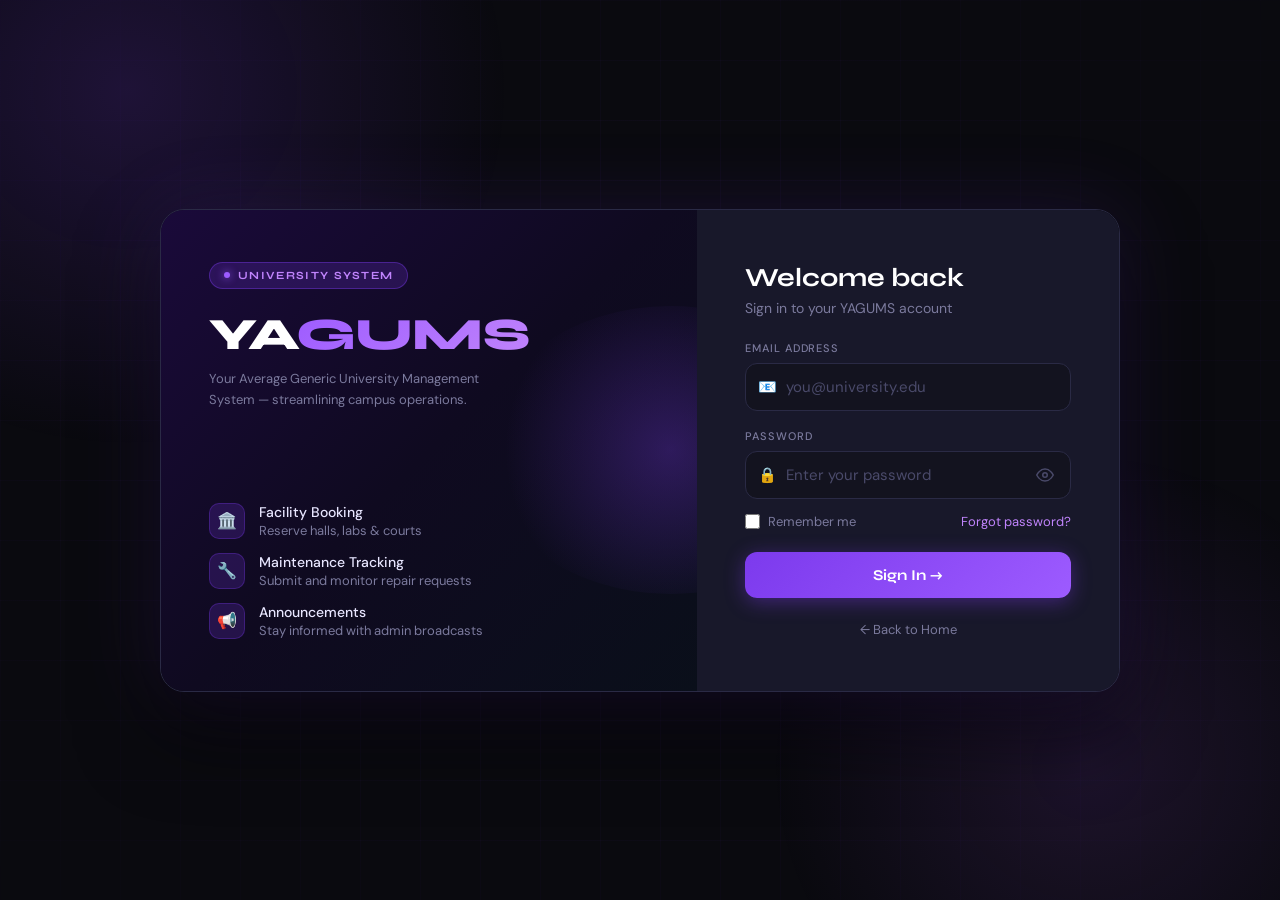
==== announcements.html @ 3df45e4f "adding new vers" ====
<!DOCTYPE html>
<html lang="en">
<head>
<meta charset="UTF-8">
<meta name="viewport" content="width=device-width, initial-scale=1.0">
<title>YAGUMS – Announcements</title>
<link href="https://fonts.googleapis.com/css2?family=Syne:wght@400;600;700;800&family=DM+Sans:wght@300;400;500&display=swap" rel="stylesheet">
<style>
/* ── Reset + Base ── */
*, *::before, *::after { margin:0; padding:0; box-sizing:border-box; }
:root {
  --black:#0a0a0f; --deep:#0f0f1a; --surface:#13131f; --card:#16162a;
  --border:#252540; --border2:#2e2e50;
  --purple:#7c3aed; --purp2:#9d5bff; --accent:#c084fc;
  --text:#e8e6ff; --muted:#7b7a9d; --dim:#4a4a6a;
  --green:#34d399; --amber:#f59e0b; --red:#f87171; --blue:#60a5fa;
}
body {
  font-family:'DM Sans', sans-serif;
  background:var(--black); color:var(--text);
  min-height:100vh; min-height:100dvh;
}

/* ── Topbar ── */
.topbar {
  position:sticky; top:0; z-index:50;
  background:var(--deep); border-bottom:1px solid var(--border);
  padding:0 20px; height:58px;
  display:flex; align-items:center; justify-content:space-between; gap:12px;
}
.topbar-left  { display:flex; align-items:center; gap:10px; }
.topbar-right { display:flex; align-items:center; gap:8px; }
.topbar-title { font-family:'Syne',sans-serif; font-size:16px; font-weight:700; color:#fff; }

.back-btn {
  display:inline-flex; align-items:center; gap:6px;
  padding:7px 14px; border-radius:10px;
  font-size:13px; font-weight:600; font-family:'DM Sans',sans-serif;
  color:var(--muted); border:1px solid var(--border2);
  background:transparent; cursor:pointer; text-decoration:none;
  transition:all .2s; -webkit-tap-highlight-color:transparent; touch-action:manipulation;
}
.back-btn:hover { border-color:var(--purple); color:var(--text); background:rgba(124,58,237,.08); }

.logout-link {
  display:inline-flex; align-items:center; gap:6px;
  font-size:13px; font-weight:500; color:var(--muted); cursor:pointer;
  padding:7px 14px; border-radius:9px; border:1px solid var(--border);
  background:none; font-family:'DM Sans',sans-serif;
  transition:all .2s; -webkit-tap-highlight-color:transparent; touch-action:manipulation;
}
.logout-link:hover { color:var(--red); border-color:rgba(248,113,113,.3); background:rgba(248,113,113,.06); }

/* ── Page wrapper ── */
.page {
  max-width:780px; margin:0 auto;
  padding:32px 20px 60px;
}

/* ── Page header ── */
.page-header {
  margin-bottom:24px;
}
.page-header h1 {
  font-family:'Syne',sans-serif; font-size:22px; font-weight:800; color:#fff;
  margin-bottom:4px;
}
.page-header p { font-size:13px; color:var(--muted); }

/* ── Filter + search bar ── */
.controls {
  display:flex; align-items:center; gap:8px;
  flex-wrap:wrap; margin-bottom:20px;
}
.filter-btn {
  padding:6px 16px; border-radius:100px;
  font-size:12px; font-weight:600; font-family:'DM Sans',sans-serif;
  border:1px solid var(--border2); background:transparent; color:var(--muted);
  cursor:pointer; transition:all .18s;
  -webkit-tap-highlight-color:transparent; touch-action:manipulation;
}
.filter-btn:hover { border-color:var(--purple); color:var(--text); }
.filter-btn.active          { background:rgba(124,58,237,.18); border-color:var(--purple); color:var(--accent); }
.filter-btn.f-high.active   { background:rgba(248,113,113,.15); border-color:var(--red);   color:var(--red); }
.filter-btn.f-medium.active { background:rgba(245,158,11,.15);  border-color:var(--amber); color:var(--amber); }
.filter-btn.f-low.active    { background:rgba(52,211,153,.15);  border-color:var(--green); color:var(--green); }

.search-wrap { flex:1; min-width:160px; max-width:280px; position:relative; }
.search-wrap input {
  width:100%; background:var(--surface); border:1px solid var(--border);
  border-radius:100px; padding:7px 16px 7px 36px;
  font-family:'DM Sans',sans-serif; font-size:13px; color:var(--text);
  outline:none; transition:border-color .2s; -webkit-appearance:none;
}
.search-wrap input:focus { border-color:var(--purple); }
.search-wrap input::placeholder { color:var(--dim); }
.search-icon {
  position:absolute; left:12px; top:50%; transform:translateY(-50%);
  font-size:13px; color:var(--dim); pointer-events:none;
}

/* ── Announcement cards ── */
.ann-list { display:flex; flex-direction:column; gap:12px; min-height:200px; }

.ann-card {
  background:var(--card); border:1px solid var(--border);
  border-radius:14px; overflow:hidden;
  transition:border-color .2s, transform .18s;
  animation:cardIn .3s cubic-bezier(.16,1,.3,1) both;
  margin-bottom:14px;
}
@keyframes cardIn { from{opacity:0;transform:translateY(8px)} to{opacity:1;transform:translateY(0)} }
.ann-card:hover { border-color:var(--border2); transform:translateY(-2px); }
/* Priority left-border accent */
.ann-card.p-high   { border-left:4px solid var(--red); }
.ann-card.p-medium { border-left:4px solid var(--amber); }
.ann-card.p-low    { border-left:4px solid var(--green); }
.ann-card.archived { opacity:.55; }

.ann-inner { padding:18px 20px; }

.ann-top {
  display:flex; align-items:flex-start;
  justify-content:space-between; gap:12px; margin-bottom:8px;
}
.ann-title-text {
  font-family:'Syne',sans-serif; font-size:14px; font-weight:700;
  color:#fff; line-height:1.35; flex:1; min-width:0;
}
.badges { display:flex; align-items:center; gap:6px; flex-shrink:0; flex-wrap:wrap; justify-content:flex-end; }
.pri-badge {
  font-size:10px; font-weight:700; padding:3px 9px; border-radius:100px;
  text-transform:uppercase; letter-spacing:.04em;
}
.pri-badge.high   { background:rgba(248,113,113,.15); color:var(--red); }
.pri-badge.medium { background:rgba(245,158,11,.15);  color:var(--amber); }
.pri-badge.low    { background:rgba(52,211,153,.15);  color:var(--green); }
.arc-badge {
  font-size:10px; font-weight:600; padding:3px 9px; border-radius:100px;
  background:rgba(107,114,128,.15); color:#9ca3af;
}

.ann-body-text {
  font-size:13px; color:var(--muted); line-height:1.65;
  margin-bottom:14px;
}

.ann-footer {
  display:flex; align-items:center; justify-content:space-between;
  flex-wrap:wrap; gap:10px;
}
.ann-meta { font-size:11px; color:var(--dim); line-height:1.6; }
.ann-meta b { color:var(--muted); font-weight:500; }

/* ── Vote buttons ── */
.vote-row { display:flex; gap:6px; }
.vote-btn {
  display:inline-flex; align-items:center; gap:4px;
  padding:4px 12px; border-radius:100px;
  font-size:12px; font-weight:600; font-family:'DM Sans',sans-serif;
  border:1px solid var(--border2); background:transparent; color:var(--muted);
  cursor:pointer; transition:all .18s;
  -webkit-tap-highlight-color:transparent; touch-action:manipulation;
}
.vote-btn:active { transform:scale(.96); }
.vote-btn.up:hover   { border-color:var(--green); color:var(--green); background:rgba(52,211,153,.1); }
.vote-btn.down:hover { border-color:var(--red);   color:var(--red);   background:rgba(248,113,113,.1); }
.vote-btn.voted-up   { border-color:var(--green); color:var(--green); background:rgba(52,211,153,.12); }
.vote-btn.voted-down { border-color:var(--red);   color:var(--red);   background:rgba(248,113,113,.12); }
.vote-btn:disabled   { opacity:.5; cursor:not-allowed; }

/* ── Pagination ── */
.pagination {
  display:flex; align-items:center; justify-content:space-between;
  margin-top:28px; gap:12px; flex-wrap:wrap;
}
.page-info { font-size:13px; color:var(--muted); white-space:nowrap; }
.page-info b { color:var(--text); }
.page-btns { display:flex; gap:8px; }
.page-btn {
  display:inline-flex; align-items:center; gap:6px;
  padding:8px 18px; border-radius:10px;
  font-size:13px; font-weight:600; font-family:'DM Sans',sans-serif;
  border:1px solid var(--border2); background:transparent; color:var(--muted);
  cursor:pointer; transition:all .2s;
  -webkit-tap-highlight-color:transparent; touch-action:manipulation;
}
.page-btn:hover:not(:disabled) { border-color:var(--purple); color:var(--text); background:rgba(124,58,237,.08); }
.page-btn:disabled { opacity:.35; cursor:not-allowed; }
.page-btn.primary {
  background:linear-gradient(135deg,var(--purple),var(--purp2));
  border-color:transparent; color:#fff;
  box-shadow:0 4px 14px rgba(124,58,237,.28);
}
.page-btn.primary:hover:not(:disabled) { box-shadow:0 6px 20px rgba(124,58,237,.4); transform:translateY(-1px); }

/* ── Admin action buttons — inline next to priority badge ── */
.btn-act{font-size:10px;padding:3px 9px;border-radius:6px;border:1px solid;background:transparent;cursor:pointer;transition:all .2s;font-family:'DM Sans',sans-serif;font-weight:600;-webkit-tap-highlight-color:transparent;touch-action:manipulation;}
.btn-act.edit{border-color:rgba(96,165,250,.35);color:var(--blue);}
.btn-act.edit:hover{background:rgba(96,165,250,.12);}
.btn-act.del{border-color:rgba(248,113,113,.35);color:var(--red);}
.btn-act.del:hover{background:rgba(248,113,113,.12);}

/* ── Edit modal ── */
.modal-backdrop{display:none;position:fixed;inset:0;z-index:200;background:rgba(0,0,0,.65);backdrop-filter:blur(4px);align-items:center;justify-content:center;padding:16px;}
.modal-backdrop.open{display:flex;}
.modal{background:var(--card);border:1px solid var(--border2);border-radius:20px;padding:26px;width:100%;max-width:520px;position:relative;max-height:90vh;overflow-y:auto;animation:modalIn .3s cubic-bezier(.16,1,.3,1);}
@keyframes modalIn{from{opacity:0;transform:scale(.95)}to{opacity:1;transform:scale(1)}}
.modal-close{position:absolute;top:14px;right:16px;background:transparent;border:none;font-size:20px;color:var(--muted);cursor:pointer;-webkit-tap-highlight-color:transparent;}
.modal-close:hover{color:var(--text);}
.modal-title{font-family:'Syne',sans-serif;font-size:17px;font-weight:800;color:#fff;margin-bottom:18px;}
.ef{display:flex;flex-direction:column;gap:6px;margin-bottom:14px;}
.ef label{font-size:11px;font-weight:600;letter-spacing:.08em;text-transform:uppercase;color:var(--muted);}
.ef input,.ef textarea,.ef select{width:100%;background:var(--surface);border:1px solid var(--border);border-radius:10px;padding:10px 14px;font-family:'DM Sans',sans-serif;font-size:14px;color:var(--text);outline:none;transition:border-color .2s;-webkit-appearance:none;resize:none;}
.ef input:focus,.ef textarea:focus,.ef select:focus{border-color:var(--purple);box-shadow:0 0 0 3px rgba(124,58,237,.12);}
.ef select option{background:var(--surface);}
.e-alert{display:none;padding:9px 13px;border-radius:9px;font-size:12px;margin-bottom:12px;line-height:1.5;}
.e-alert.show{display:block;}
.e-alert.error  {background:rgba(248,113,113,.12);border:1px solid rgba(248,113,113,.3);color:var(--red);}
.e-alert.success{background:rgba(52,211,153,.12); border:1px solid rgba(52,211,153,.3); color:var(--green);}
.modal-actions{display:flex;gap:10px;margin-top:18px;}
.btn-modal-ok{flex:1;background:linear-gradient(135deg,var(--purple),var(--purp2));border:none;border-radius:10px;padding:12px;font-family:'Syne',sans-serif;font-size:14px;font-weight:700;color:#fff;cursor:pointer;transition:all .2s;-webkit-tap-highlight-color:transparent;}
.btn-modal-ok:hover:not(:disabled){transform:translateY(-1px);}
.btn-modal-ok:disabled{opacity:.6;cursor:not-allowed;}
.btn-modal-cancel{background:transparent;border:1px solid var(--border2);border-radius:10px;padding:12px 18px;font-family:'DM Sans',sans-serif;font-size:14px;color:var(--muted);cursor:pointer;-webkit-tap-highlight-color:transparent;}

/* ── Confirm modal ── */
.confirm-modal{display:none;position:fixed;inset:0;z-index:300;background:rgba(0,0,0,.65);backdrop-filter:blur(4px);align-items:center;justify-content:center;padding:16px;}
.confirm-modal.open{display:flex;}
.empty-state { padding:56px 20px; text-align:center; }
.empty-icon  { font-size:46px; margin-bottom:14px; }
.empty-state h3 { font-family:'Syne',sans-serif; font-size:17px; color:var(--text); margin-bottom:6px; }
.empty-state p  { font-size:13px; color:var(--muted); }

.skeleton {
  background:linear-gradient(90deg,var(--surface) 25%,var(--card) 50%,var(--surface) 75%);
  background-size:200% 100%; animation:shimmer 1.4s infinite; border-radius:10px;
}
@keyframes shimmer { from{background-position:200% 0} to{background-position:-200% 0} }
.skel-card { height:110px; margin-bottom:12px; border-radius:14px; }

/* ── Responsive ── */
@media (max-width:500px) {
  .page { padding:20px 14px 60px; }
  .topbar { padding:0 14px; }
  .ann-top { flex-direction:column; gap:6px; }
  .page-btn span { display:none; } /* hide label on tiny screens, keep arrow */
}
</style>
</head>
<body>

<!-- Topbar — no sidebar -->
<div class="topbar">
  <div class="topbar-left">
    <a id="back-btn" href="#" class="back-btn">← Back</a>
    <div class="topbar-title">📢 Announcements</div>
  </div>
  <div class="topbar-right">
    <button class="logout-link" onclick="logout()">🚪 Sign Out</button>
  </div>
</div>

<!-- Main content -->
<div class="page">

  <div class="page-header">
    <h1>Announcement History</h1>
    <p id="page-desc">Loading…</p>
  </div>

  <!-- Filter + search -->
  <div class="controls">
    <button class="filter-btn active"   id="f-all"    onclick="setFilter('all')">All</button>
    <button class="filter-btn f-high"   id="f-high"   onclick="setFilter('high')">🔴 Important</button>
    <button class="filter-btn f-medium" id="f-medium" onclick="setFilter('medium')">🟡 Medium</button>
    <button class="filter-btn f-low"    id="f-low"    onclick="setFilter('low')">🟢 General</button>
    <div class="search-wrap">
      <span class="search-icon">🔍</span>
      <input type="text" id="ann-search" placeholder="Search announcements…" oninput="onSearch()">
    </div>
  </div>

  <!-- Announcement list -->
  <div id="ann-list">
    <!-- Skeletons while loading -->
    <div class="skel-card skeleton"></div>
    <div class="skel-card skeleton" style="animation-delay:.1s"></div>
    <div class="skel-card skeleton" style="animation-delay:.2s"></div>
  </div>

  <!-- Pagination -->
  <div class="pagination" id="pagination" style="display:none;">
    <div class="page-info" id="page-info">—</div>
    <div class="page-btns">
      <button class="page-btn" id="btn-prev" onclick="goPage(-1)" disabled>
        ← <span>Previous</span>
      </button>
      <button class="page-btn primary" id="btn-next" onclick="goPage(1)" disabled>
        <span>Next</span> →
      </button>
    </div>
  </div>

</div><!-- /page -->

<!-- Edit Announcement Modal -->
<div class="modal-backdrop" id="edit-modal">
  <div class="modal">
    <button class="modal-close" onclick="closeEditModal()">✕</button>
    <div class="modal-title">✏️ Edit Announcement</div>
    <div class="e-alert" id="edit-alert"></div>
    <div class="ef"><label>Title</label><input type="text" id="edit-title" placeholder="Announcement title"></div>
    <div class="ef"><label>Message</label><textarea id="edit-msg" rows="4" placeholder="Announcement message…"></textarea></div>
    <div class="ef"><label>Priority</label>
      <select id="edit-priority">
        <option value="low">🟢 General — low priority</option>
        <option value="medium">🟡 Medium — important</option>
        <option value="high">🔴 Important — urgent</option>
      </select>
    </div>
    <div class="modal-actions">
      <button class="btn-modal-cancel" onclick="closeEditModal()">Cancel</button>
      <button class="btn-modal-ok" id="edit-save-btn" onclick="saveEdit()">Save Changes</button>
    </div>
  </div>
</div>

<!-- Confirm Modal -->
<div class="confirm-modal" id="confirm-modal">
  <div class="modal" style="max-width:400px;">
    <div class="modal-title" id="confirm-title">Confirm</div>
    <div style="font-size:13px;color:var(--muted);margin-bottom:18px;" id="confirm-msg">Are you sure?</div>
    <div class="modal-actions">
      <button class="btn-modal-cancel" onclick="closeConfirm()">Cancel</button>
      <button class="btn-modal-ok" id="confirm-ok" style="background:linear-gradient(135deg,#dc2626,#f87171)">Confirm</button>
    </div>
  </div>
</div>

<script>
// ════════════════════════════════════════════════
//  Auth + role routing
// ════════════════════════════════════════════════
const _token = localStorage.getItem('yagums_token');
const _user  = JSON.parse(localStorage.getItem('yagums_user') || 'null');
if (!_token || !_user) { window.location.href = 'login.html'; }

const DASHBOARDS = {
  'Admin':             'dashboard-admin.html',
  'Facility Manager':  'dashboard-facility.html',
  'Maintenance Staff': 'dashboard-maintenance.html',
  'Lecturer':          'dashboard-lecturer.html',
  'Student':           'dashboard-student.html',
};
const homeDash = DASHBOARDS[_user.role] || 'dashboard-student.html';
document.getElementById('back-btn').href = homeDash;

// Only Admin and Facility Manager can edit/delete/archive
const isManager = ['Admin','Facility Manager'].includes(_user.role);

// ════════════════════════════════════════════════
//  State
// ════════════════════════════════════════════════
const PER_PAGE    = 6;
let allData       = [];   // full unfiltered list from API
let filtered      = [];   // after filter + search applied
let currentPage   = 1;
let activeFilter  = 'all';

// ════════════════════════════════════════════════
//  API
// ════════════════════════════════════════════════
async function apiGet(url) {
  try {
    const r = await fetch(url, { headers:{ 'Authorization':'Bearer '+_token } });
    return await r.json();
  } catch { return { success:false }; }
}
async function apiPost(url, body) {
  try {
    const r = await fetch(url, {
      method:'POST', headers:{'Content-Type':'application/json','Authorization':'Bearer '+_token},
      body:JSON.stringify(body)
    });
    return await r.json();
  } catch { return { success:false }; }
}

// ════════════════════════════════════════════════
//  Load announcements
// ════════════════════════════════════════════════
async function loadAnnouncements() {
  try {
    // api/announcements.php?history=1 — open to ALL roles, returns full history
    const data = await apiGet('api/announcements.php?history=1');
    if (!data.success) {
      showEmpty('Could not load announcements. Make sure the server is running.');
      return;
    }
    allData = data.announcements || [];
    applyFilter();
  } catch {
    showEmpty('Could not connect to server.');
  }
}

// ════════════════════════════════════════════════
//  Filter + search
// ════════════════════════════════════════════════
function setFilter(f) {
  activeFilter = f;
  document.querySelectorAll('.filter-btn').forEach(b => b.classList.remove('active'));
  document.getElementById('f-'+f).classList.add('active');
  currentPage = 1;
  applyFilter();
}

function onSearch() {
  currentPage = 1;
  applyFilter();
}

function applyFilter() {
  const q = (document.getElementById('ann-search').value || '').toLowerCase().trim();

  filtered = allData;

  // Priority filter
  if (activeFilter !== 'all') {
    filtered = filtered.filter(a => a.priority === activeFilter);
  }

  // Search filter
  if (q) {
    filtered = filtered.filter(a =>
      (a.title  || '').toLowerCase().includes(q) ||
      (a.message|| '').toLowerCase().includes(q) ||
      (a.posted_by_name||'').toLowerCase().includes(q)
    );
  }

  // Update description
  const total = filtered.length;
  const pages = Math.ceil(total / PER_PAGE) || 1;
  document.getElementById('page-desc').textContent =
    total === 0
      ? 'No announcements found'
      : total + ' announcement' + (total !== 1 ? 's' : '') +
        ' · Page ' + currentPage + ' of ' + pages;

  render();
}

// ════════════════════════════════════════════════
//  Render current page
// ════════════════════════════════════════════════
function render() {
  const total   = filtered.length;
  const pages   = Math.ceil(total / PER_PAGE) || 1;
  const start   = (currentPage - 1) * PER_PAGE;
  const pageItems = filtered.slice(start, start + PER_PAGE);

  const listEl = document.getElementById('ann-list');
  const pagEl  = document.getElementById('pagination');

  if (!total) {
    showEmpty(
      activeFilter !== 'all' || document.getElementById('ann-search').value
        ? 'No announcements match your filter.'
        : 'No announcements have been posted yet.'
    );
    pagEl.style.display = 'none';
    return;
  }

  // Render cards
  listEl.innerHTML = pageItems.map((a, idx) => {
    const uv    = a.user_vote || null;
    const isArc = !a.is_active;
    return `
      <div class="ann-card p-${a.priority}${isArc?' archived':''}"
           id="ac-${a.announcement_id}"
           style="animation-delay:${idx*0.04}s">
        <div class="ann-inner">
          <div class="ann-top">
            <div class="ann-title-text">${esc(a.title)}</div>
            <div class="badges">
              ${isManager ? `
                <button class="btn-act edit" onclick="openEditModal(${a.announcement_id})">✏️ Edit</button>
                <button class="btn-act del"  onclick="deleteAnn(${a.announcement_id},'${esc(a.title)}')">🗑️ Delete</button>
              ` : ''}
              <span class="pri-badge ${a.priority}">${labelFor(a.priority)}</span>
              ${isArc ? '<span class="arc-badge">Archived</span>' : ''}
            </div>
          </div>
          <div class="ann-body-text">${esc(a.message)}</div>
          <div class="ann-footer">
            <div class="ann-meta">
              📅 ${a.created_at} &nbsp;·&nbsp; <b>By:</b> ${esc(a.posted_by_name || 'Admin')}
            </div>
            <div class="vote-row">
              <button class="vote-btn up ${uv==='up'?'voted-up':''}"
                      id="vup-${a.announcement_id}"
                      onclick="vote(${a.announcement_id},'up')">
                👍 <span id="vc-up-${a.announcement_id}">${a.upvotes||0}</span>
              </button>
              <button class="vote-btn down ${uv==='down'?'voted-down':''}"
                      id="vdn-${a.announcement_id}"
                      onclick="vote(${a.announcement_id},'down')">
                👎 <span id="vc-dn-${a.announcement_id}">${a.downvotes||0}</span>
              </button>
            </div>
          </div>
        </div>
      </div>`;
  }).join('');

  // Pagination controls
  pagEl.style.display = 'flex';
  const from = start + 1;
  const to   = Math.min(start + PER_PAGE, total);
  document.getElementById('page-info').innerHTML =
    'Showing <b>' + from + '–' + to + '</b> of <b>' + total + '</b>';

  const prevBtn = document.getElementById('btn-prev');
  const nextBtn = document.getElementById('btn-next');
  prevBtn.disabled = currentPage <= 1;
  nextBtn.disabled = currentPage >= pages;

  // Update page-desc
  document.getElementById('page-desc').textContent =
    total + ' announcement' + (total!==1?'s':'') + ' · Page ' + currentPage + ' of ' + pages;
}

function goPage(dir) {
  const pages = Math.ceil(filtered.length / PER_PAGE) || 1;
  currentPage = Math.max(1, Math.min(currentPage + dir, pages));
  render();
  // Scroll to top of list smoothly
  document.getElementById('ann-list').scrollIntoView({ behavior:'smooth', block:'start' });
}

// ════════════════════════════════════════════════
//  Voting — available to all users
// ════════════════════════════════════════════════
async function vote(annId, voteType) {
  const upBtn = document.getElementById('vup-'+annId);
  const dnBtn = document.getElementById('vdn-'+annId);
  if (!upBtn || !dnBtn) return;
  upBtn.disabled = true; dnBtn.disabled = true;

  try {
    const data = await apiPost('api/announcements.php', {
      action:'vote', announcement_id:annId, vote:voteType
    });
    if (!data.success) return;

    document.getElementById('vc-up-'+annId).textContent = data.upvotes;
    document.getElementById('vc-dn-'+annId).textContent = data.downvotes;
    upBtn.className = 'vote-btn up'   + (data.vote==='up'   ? ' voted-up'   : '');
    dnBtn.className = 'vote-btn down' + (data.vote==='down' ? ' voted-down' : '');

    // Update in-memory data so vote state persists through re-renders
    const a = allData.find(x => x.announcement_id == annId);
    if (a) { a.upvotes = data.upvotes; a.downvotes = data.downvotes; a.user_vote = data.vote; }
  } finally {
    upBtn.disabled = false; dnBtn.disabled = false;
  }
}

// ════════════════════════════════════════════════
//  Helpers
// ════════════════════════════════════════════════
function showEmpty(msg) {
  document.getElementById('ann-list').innerHTML = `
    <div class="empty-state">
      <div class="empty-icon">📢</div>
      <h3>No Announcements</h3>
      <p>${esc(msg)}</p>
    </div>`;
  document.getElementById('pagination').style.display = 'none';
}

function labelFor(priority) {
  return { high:'Important', medium:'Medium', low:'General' }[priority] || priority;
}

function esc(s) {
  return String(s||'').replace(/&/g,'&amp;').replace(/</g,'&lt;').replace(/>/g,'&gt;').replace(/"/g,'&quot;');
}

function logout() {
  localStorage.removeItem('yagums_token');
  localStorage.removeItem('yagums_user');
  document.cookie = 'yagums_token=; path=/; max-age=0';
  window.location.href = 'login.html';
}

// ════════════════════════════════════════════════
//  Edit / Archive / Delete (Admin + FM only)
// ════════════════════════════════════════════════
let _editingId = null;

function openEditModal(id) {
  const a = allData.find(x => x.announcement_id === id);
  if (!a) return;
  _editingId = id;
  document.getElementById('edit-title').value    = a.title    || '';
  document.getElementById('edit-msg').value      = a.message  || '';
  document.getElementById('edit-priority').value = a.priority || 'medium';
  document.getElementById('edit-alert').className = 'e-alert';
  document.getElementById('edit-modal').classList.add('open');
}
function closeEditModal() {
  document.getElementById('edit-modal').classList.remove('open');
  _editingId = null;
}

async function saveEdit() {
  const title    = document.getElementById('edit-title').value.trim();
  const message  = document.getElementById('edit-msg').value.trim();
  const priority = document.getElementById('edit-priority').value;
  const alertEl  = document.getElementById('edit-alert');
  alertEl.className = 'e-alert';
  if (!title)   { alertEl.textContent='✕ Title required.';   alertEl.className='e-alert show error'; return; }
  if (!message) { alertEl.textContent='✕ Message required.'; alertEl.className='e-alert show error'; return; }
  const btn = document.getElementById('edit-save-btn'); btn.disabled=true; btn.textContent='Saving…';
  const data = await apiPost('api/announcements.php', {action:'edit', announcement_id:_editingId, title, message, priority});
  if (!data.success) { alertEl.textContent='✕ '+(data.message||'Failed.'); alertEl.className='e-alert show error'; btn.disabled=false; btn.textContent='Save Changes'; return; }
  alertEl.textContent='✓ Updated!'; alertEl.className='e-alert show success';
  // Update in-memory and re-render
  const a = allData.find(x => x.announcement_id === _editingId);
  if (a) { a.title=title; a.message=message; a.priority=priority; }
  setTimeout(() => { closeEditModal(); applyFilter(); }, 700);
  btn.disabled=false; btn.textContent='Save Changes';
}

function deleteAnn(id, title) {
  showConfirm('🗑️ Delete Announcement', `Permanently delete "${title}"? This cannot be undone.`, 'Delete', async () => {
    const data = await apiPost('api/announcements.php', {action:'delete', announcement_id:id});
    if (data.success) {
      allData = allData.filter(x => x.announcement_id !== id);
      if ((currentPage-1)*PER_PAGE >= filtered.length-1 && currentPage > 1) currentPage--;
      applyFilter();
    }
  }, true);
}

function showConfirm(title, msg, okLabel, onOk, danger=false) {
  document.getElementById('confirm-title').textContent = title;
  document.getElementById('confirm-msg').textContent   = msg;
  const ok = document.getElementById('confirm-ok');
  ok.textContent  = okLabel;
  ok.style.background = danger ? 'linear-gradient(135deg,#dc2626,#f87171)' : 'linear-gradient(135deg,var(--purple),var(--purp2))';
  ok.onclick = () => { closeConfirm(); onOk(); };
  document.getElementById('confirm-modal').classList.add('open');
}
function closeConfirm() { document.getElementById('confirm-modal').classList.remove('open'); }

// ── Init ──────────────────────────────────────────
loadAnnouncements();
</script>
</body>
</html>
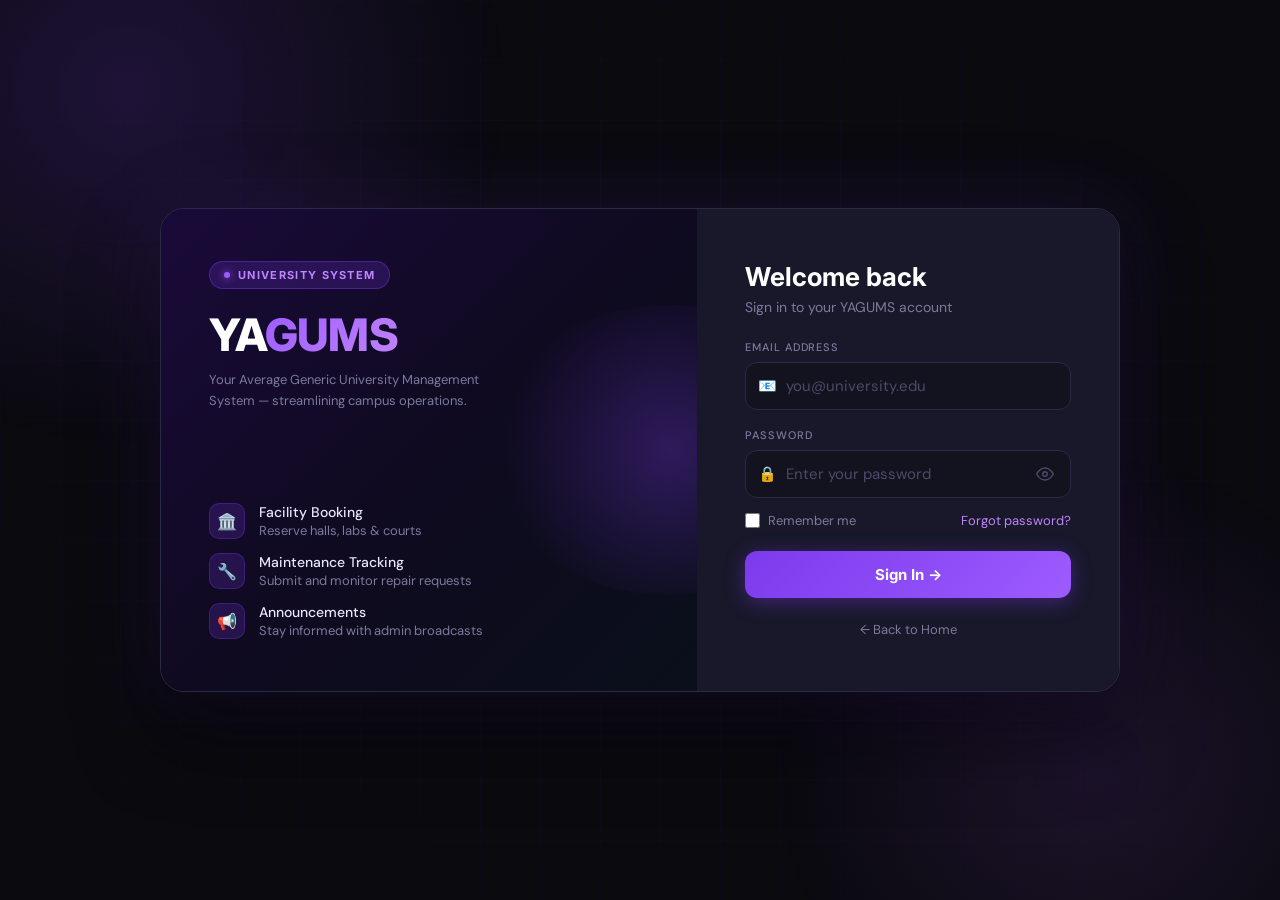
==== commit 45d4d180: "yagums 2.0" ====
--- a/announcements.html
+++ b/announcements.html
@@ -2,9 +2,10 @@
 <html lang="en">
 <head>
 <meta charset="UTF-8">
-<meta name="viewport" content="width=device-width, initial-scale=1.0">
+<meta name="viewport" content="width=device-width, initial-scale=1.0, maximum-scale=1.0, user-scalable=no">
+<meta name="apple-mobile-web-app-capable" content="yes">
 <title>YAGUMS – Announcements</title>
-<link href="https://fonts.googleapis.com/css2?family=Syne:wght@400;600;700;800&family=DM+Sans:wght@300;400;500&display=swap" rel="stylesheet">
+<link href="https://fonts.googleapis.com/css2?family=Inter:wght@400;500;600;700;800;900&family=DM+Sans:wght@300;400;500&display=swap" rel="stylesheet">
 <style>
 /* ── Reset + Base ── */
 *, *::before, *::after { margin:0; padding:0; box-sizing:border-box; }
@@ -25,29 +26,35 @@
 .topbar {
   position:sticky; top:0; z-index:50;
   background:var(--deep); border-bottom:1px solid var(--border);
-  padding:0 20px; height:58px;
-  display:flex; align-items:center; justify-content:space-between; gap:12px;
-}
-.topbar-left  { display:flex; align-items:center; gap:10px; }
-.topbar-right { display:flex; align-items:center; gap:8px; }
-.topbar-title { font-family:'Syne',sans-serif; font-size:16px; font-weight:700; color:#fff; }
+  padding:0 16px; height:56px;
+  display:flex; align-items:center; justify-content:space-between;
+  gap:8px; overflow:hidden;
+}
+.topbar-left  { display:flex; align-items:center; gap:8px; min-width:0; flex:1; overflow:hidden; }
+.topbar-right { display:flex; align-items:center; gap:8px; flex-shrink:0; }
+.topbar-title {
+  font-family:'Inter',sans-serif; font-size:15px; font-weight:700; color:#fff;
+  white-space:nowrap; overflow:hidden; text-overflow:ellipsis;
+}
 
 .back-btn {
-  display:inline-flex; align-items:center; gap:6px;
-  padding:7px 14px; border-radius:10px;
-  font-size:13px; font-weight:600; font-family:'DM Sans',sans-serif;
+  display:inline-flex; align-items:center; gap:5px;
+  padding:6px 12px; border-radius:10px;
+  font-size:12px; font-weight:600; font-family:'DM Sans',sans-serif;
   color:var(--muted); border:1px solid var(--border2);
   background:transparent; cursor:pointer; text-decoration:none;
+  transition:all .2s; -webkit-tap-highlight-color:transparent;
+  touch-action:manipulation; white-space:nowrap; flex-shrink:0;
+}
+.back-btn:hover { border-color:var(--purple); color:var(--text); background:rgba(124,58,237,.08); }
+
+.logout-link {
+  display:inline-flex; align-items:center; gap:5px;
+  font-size:12px; font-weight:500; color:var(--muted); cursor:pointer;
+  padding:6px 12px; border-radius:9px; border:1px solid var(--border);
+  background:none; font-family:'DM Sans',sans-serif; white-space:nowrap;
   transition:all .2s; -webkit-tap-highlight-color:transparent; touch-action:manipulation;
-}
-.back-btn:hover { border-color:var(--purple); color:var(--text); background:rgba(124,58,237,.08); }
-
-.logout-link {
-  display:inline-flex; align-items:center; gap:6px;
-  font-size:13px; font-weight:500; color:var(--muted); cursor:pointer;
-  padding:7px 14px; border-radius:9px; border:1px solid var(--border);
-  background:none; font-family:'DM Sans',sans-serif;
-  transition:all .2s; -webkit-tap-highlight-color:transparent; touch-action:manipulation;
+  flex-shrink:0;
 }
 .logout-link:hover { color:var(--red); border-color:rgba(248,113,113,.3); background:rgba(248,113,113,.06); }
 
@@ -62,7 +69,7 @@
   margin-bottom:24px;
 }
 .page-header h1 {
-  font-family:'Syne',sans-serif; font-size:22px; font-weight:800; color:#fff;
+  font-family:'Inter',sans-serif; font-size:22px; font-weight:800; color:#fff;
   margin-bottom:4px;
 }
 .page-header p { font-size:13px; color:var(--muted); }
@@ -124,7 +131,7 @@
   justify-content:space-between; gap:12px; margin-bottom:8px;
 }
 .ann-title-text {
-  font-family:'Syne',sans-serif; font-size:14px; font-weight:700;
+  font-family:'Inter',sans-serif; font-size:14px; font-weight:700;
   color:#fff; line-height:1.35; flex:1; min-width:0;
 }
 .badges { display:flex; align-items:center; gap:6px; flex-shrink:0; flex-wrap:wrap; justify-content:flex-end; }
@@ -208,7 +215,7 @@
 @keyframes modalIn{from{opacity:0;transform:scale(.95)}to{opacity:1;transform:scale(1)}}
 .modal-close{position:absolute;top:14px;right:16px;background:transparent;border:none;font-size:20px;color:var(--muted);cursor:pointer;-webkit-tap-highlight-color:transparent;}
 .modal-close:hover{color:var(--text);}
-.modal-title{font-family:'Syne',sans-serif;font-size:17px;font-weight:800;color:#fff;margin-bottom:18px;}
+.modal-title{font-family:'Inter',sans-serif;font-size:17px;font-weight:800;color:#fff;margin-bottom:18px;}
 .ef{display:flex;flex-direction:column;gap:6px;margin-bottom:14px;}
 .ef label{font-size:11px;font-weight:600;letter-spacing:.08em;text-transform:uppercase;color:var(--muted);}
 .ef input,.ef textarea,.ef select{width:100%;background:var(--surface);border:1px solid var(--border);border-radius:10px;padding:10px 14px;font-family:'DM Sans',sans-serif;font-size:14px;color:var(--text);outline:none;transition:border-color .2s;-webkit-appearance:none;resize:none;}
@@ -219,7 +226,7 @@
 .e-alert.error  {background:rgba(248,113,113,.12);border:1px solid rgba(248,113,113,.3);color:var(--red);}
 .e-alert.success{background:rgba(52,211,153,.12); border:1px solid rgba(52,211,153,.3); color:var(--green);}
 .modal-actions{display:flex;gap:10px;margin-top:18px;}
-.btn-modal-ok{flex:1;background:linear-gradient(135deg,var(--purple),var(--purp2));border:none;border-radius:10px;padding:12px;font-family:'Syne',sans-serif;font-size:14px;font-weight:700;color:#fff;cursor:pointer;transition:all .2s;-webkit-tap-highlight-color:transparent;}
+.btn-modal-ok{flex:1;background:linear-gradient(135deg,var(--purple),var(--purp2));border:none;border-radius:10px;padding:12px;font-family:'Inter',sans-serif;font-size:14px;font-weight:700;color:#fff;cursor:pointer;transition:all .2s;-webkit-tap-highlight-color:transparent;}
 .btn-modal-ok:hover:not(:disabled){transform:translateY(-1px);}
 .btn-modal-ok:disabled{opacity:.6;cursor:not-allowed;}
 .btn-modal-cancel{background:transparent;border:1px solid var(--border2);border-radius:10px;padding:12px 18px;font-family:'DM Sans',sans-serif;font-size:14px;color:var(--muted);cursor:pointer;-webkit-tap-highlight-color:transparent;}
@@ -229,7 +236,7 @@
 .confirm-modal.open{display:flex;}
 .empty-state { padding:56px 20px; text-align:center; }
 .empty-icon  { font-size:46px; margin-bottom:14px; }
-.empty-state h3 { font-family:'Syne',sans-serif; font-size:17px; color:var(--text); margin-bottom:6px; }
+.empty-state h3 { font-family:'Inter',sans-serif; font-size:17px; color:var(--text); margin-bottom:6px; }
 .empty-state p  { font-size:13px; color:var(--muted); }
 
 .skeleton {
@@ -240,11 +247,29 @@
 .skel-card { height:110px; margin-bottom:12px; border-radius:14px; }
 
 /* ── Responsive ── */
-@media (max-width:500px) {
-  .page { padding:20px 14px 60px; }
-  .topbar { padding:0 14px; }
+@media (max-width:768px) {
+  .page { padding:14px 12px 100px; }
+  .topbar { padding:0 12px; height:52px; }
+  .topbar-title { font-size:14px; }
+  .back-btn { padding:6px 10px; font-size:12px; }
+  .logout-link { padding:6px 10px; font-size:12px; }
+  .page-header h1 { font-size:18px; }
+  .controls { gap:6px; }
+  .filter-btn { padding:5px 11px; font-size:11px; }
+  .search-wrap { min-width:100%; max-width:100%; order:3; }
   .ann-top { flex-direction:column; gap:6px; }
-  .page-btn span { display:none; } /* hide label on tiny screens, keep arrow */
+  .badges { justify-content:flex-start; flex-wrap:wrap; }
+  .ann-inner { padding:14px 14px; }
+  .ann-footer { flex-direction:column; align-items:flex-start; gap:8px; }
+}
+@media (max-width:480px) {
+  .pagination { flex-direction:column; align-items:center; gap:10px; }
+  .page-btns { width:100%; justify-content:center; gap:8px; }
+  .page-btn { flex:1; justify-content:center; padding:10px 8px; font-size:12px; }
+}
+@media (max-width:380px) {
+  .filter-btn { padding:5px 8px; font-size:10px; }
+  .ann-inner { padding:12px; }
 }
 </style>
 </head>
@@ -257,7 +282,10 @@
     <div class="topbar-title">📢 Announcements</div>
   </div>
   <div class="topbar-right">
-    <button class="logout-link" onclick="logout()">🚪 Sign Out</button>
+    <button class="logout-link" onclick="logout()">
+      <svg width="14" height="14" viewBox="0 0 24 24" fill="none" stroke="currentColor" stroke-width="2.2" stroke-linecap="round" stroke-linejoin="round"><path d="M9 21H5a2 2 0 0 1-2-2V5a2 2 0 0 1 2-2h4"/><polyline points="16 17 21 12 16 7"/><line x1="21" y1="12" x2="9" y2="12"/></svg>
+      Sign Out
+    </button>
   </div>
 </div>
 
@@ -344,7 +372,7 @@
 // ════════════════════════════════════════════════
 const _token = localStorage.getItem('yagums_token');
 const _user  = JSON.parse(localStorage.getItem('yagums_user') || 'null');
-if (!_token || !_user) { window.location.href = 'login.html'; }
+if (!_token || !_user) { window.location.href = window.location.pathname.substring(0, window.location.pathname.lastIndexOf('/') + 1) + 'login.html'; }
 
 const DASHBOARDS = {
   'Admin':             'dashboard-admin.html',
@@ -594,7 +622,7 @@
   localStorage.removeItem('yagums_token');
   localStorage.removeItem('yagums_user');
   document.cookie = 'yagums_token=; path=/; max-age=0';
-  window.location.href = 'login.html';
+  window.location.href = window.location.pathname.substring(0, window.location.pathname.lastIndexOf('/') + 1) + 'login.html';
 }
 
 // ════════════════════════════════════════════════
